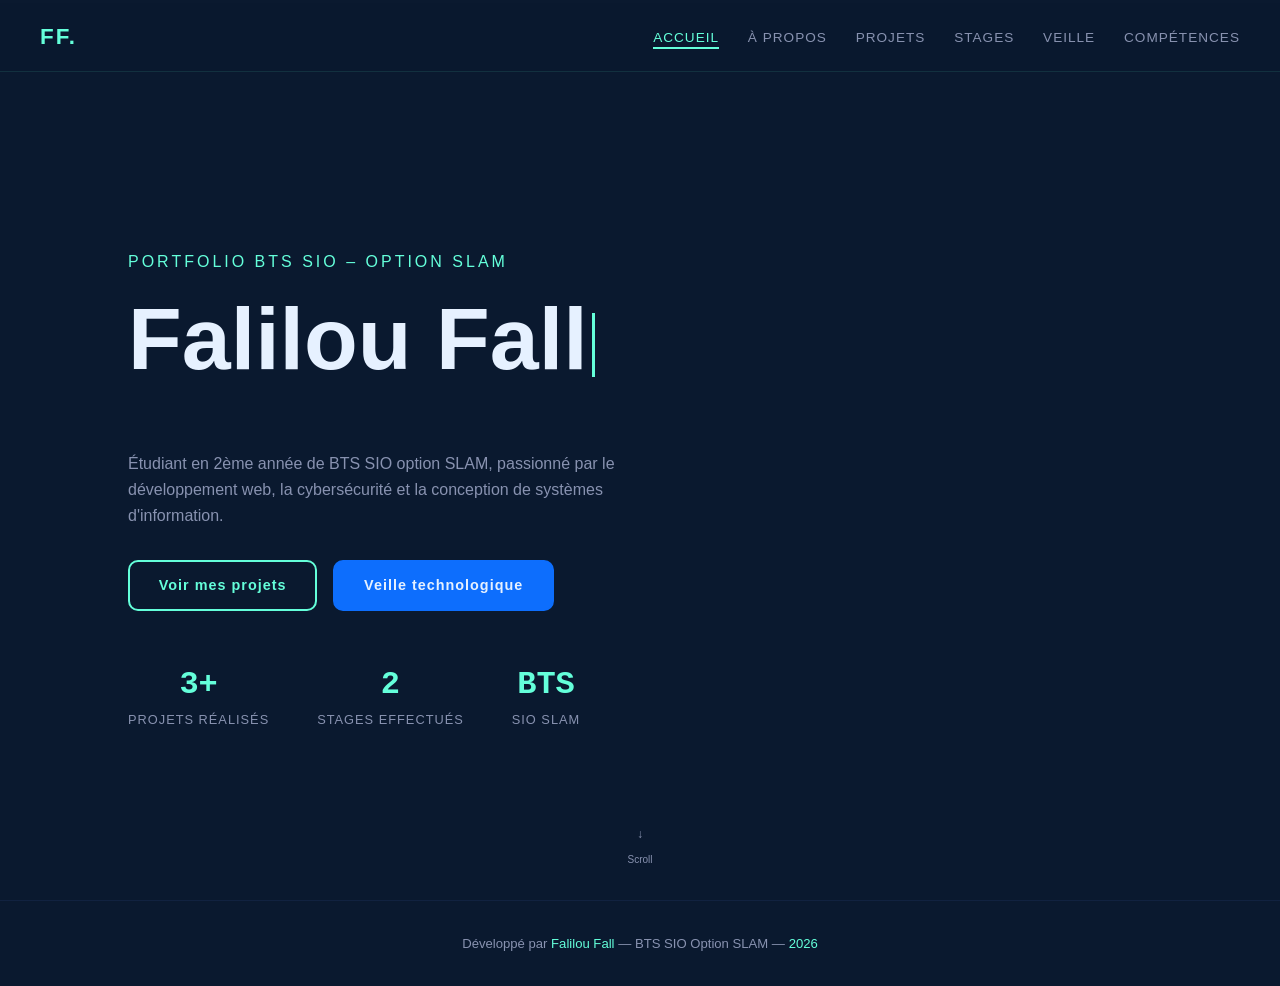
==== index.html @ fac68329 "Add files via upload" ====
<!DOCTYPE html>
<html lang="fr">
<head>
  <meta charset="UTF-8"/>
  <meta name="viewport" content="width=device-width, initial-scale=1.0"/>
  <title>Accueil — Portfolio Falilou Fall</title>
  <style>

    *, *::before, *::after { box-sizing: border-box; margin: 0; padding: 0; }
    :root {
      --primary: #0a192f;
      --accent: #64ffda;
      --accent2: #0d6efd;
      --light-bg: #112240;
      --card-bg: #172a45;
      --text: #ccd6f6;
      --text-muted: #8892b0;
      --white: #e6f1ff;
      --radius: 10px;
      --transition: all 0.3s ease;
    }
    html { scroll-behavior: smooth; }
    body {
      font-family: 'Segoe UI', Tahoma, Geneva, Verdana, sans-serif;
      background-color: var(--primary);
      color: var(--text);
      line-height: 1.6;
    }
    a { color: var(--accent); text-decoration: none; transition: var(--transition); }
    a:hover { color: var(--white); }

    /* PROGRESS BAR */
    #progress-bar {
      position: fixed; top: 0; left: 0;
      height: 3px; width: 0%;
      background: linear-gradient(90deg, var(--accent), var(--accent2));
      z-index: 9999; transition: width 0.1s linear;
    }

    /* NAVBAR */
    nav {
      position: fixed; top: 3px; left: 0; right: 0;
      background: rgba(10, 25, 47, 0.97);
      backdrop-filter: blur(10px);
      display: flex; justify-content: space-between; align-items: center;
      padding: 1rem 2.5rem;
      z-index: 1000;
      border-bottom: 1px solid rgba(100,255,218,0.1);
    }
    .nav-logo { font-size: 1.4rem; font-weight: 700; color: var(--accent); letter-spacing: 2px; }
    .nav-links { display: flex; gap: 1.8rem; list-style: none; }
    .nav-links a {
      color: var(--text-muted); font-size: 0.85rem;
      letter-spacing: 1px; text-transform: uppercase;
      position: relative; padding-bottom: 4px;
    }
    .nav-links a::after {
      content: ''; position: absolute; bottom: 0; left: 0;
      width: 0; height: 2px; background: var(--accent);
      transition: var(--transition);
    }
    .nav-links a:hover, .nav-links a.active { color: var(--accent); }
    .nav-links a:hover::after, .nav-links a.active::after { width: 100%; }
    .hamburger { display: none; flex-direction: column; gap: 5px; cursor: pointer; }
    .hamburger span { display: block; width: 25px; height: 2px; background: var(--accent); transition: var(--transition); }

    /* PAGE WRAPPER */
    .page-content { padding-top: 80px; min-height: 100vh; }

    /* SECTION */
    section, .main-section { padding: 5rem 10vw; }
    .section-title {
      font-size: 1.8rem; font-weight: 700; color: var(--white);
      margin-bottom: 0.5rem;
      display: flex; align-items: center; gap: 1rem;
    }
    .section-title::before { content: attr(data-num); color: var(--accent); font-size: 1.1rem; font-family: monospace; }
    .section-title::after { content: ''; flex: 1; height: 1px; background: var(--light-bg); max-width: 300px; }
    .section-sub { color: var(--text-muted); margin-bottom: 3rem; font-size: 0.95rem; }

    /* CARDS */
    .card {
      background: var(--card-bg); border-radius: var(--radius);
      padding: 1.5rem; border: 1px solid rgba(100,255,218,0.08);
      transition: var(--transition);
    }
    .card:hover { transform: translateY(-5px); border-color: rgba(100,255,218,0.25); }

    /* BUTTONS */
    .btn {
      display: inline-block; padding: 0.75rem 1.8rem;
      border-radius: var(--radius); font-size: 0.9rem; font-weight: 600;
      cursor: pointer; transition: var(--transition); letter-spacing: 1px;
    }
    .btn-outline {
      background: transparent; border: 2px solid var(--accent); color: var(--accent);
    }
    .btn-outline:hover { background: rgba(100,255,218,0.1); transform: translateY(-2px); color: var(--accent); }
    .btn-solid {
      background: var(--accent2); border: 2px solid var(--accent2); color: var(--white);
    }
    .btn-solid:hover { filter: brightness(1.2); transform: translateY(-2px); color: var(--white); }

    /* BADGE */
    .badge { display: inline-block; padding: 0.2rem 0.7rem; border-radius: 20px; font-size: 0.75rem; }
    .badge-ok { background: rgba(100,255,218,0.15); color: var(--accent); }
    .badge-partial { background: rgba(255,193,7,0.15); color: #ffc107; }

    /* TAG */
    .tag {
      display: inline-block;
      background: rgba(100,255,218,0.08); color: var(--accent);
      padding: 0.25rem 0.6rem; border-radius: 20px;
      font-size: 0.78rem; font-family: monospace;
    }

    /* REVEAL ANIMATION */
    .reveal { opacity: 0; transform: translateY(30px); transition: opacity 0.6s ease, transform 0.6s ease; }
    .reveal.visible { opacity: 1; transform: translateY(0); }

    /* BACK TO TOP */
    #back-to-top {
      position: fixed; bottom: 2rem; right: 2rem;
      background: var(--accent); color: var(--primary);
      border: none; border-radius: 50%;
      width: 44px; height: 44px; font-size: 1.2rem;
      cursor: pointer; display: none; align-items: center;
      justify-content: center; transition: var(--transition);
      z-index: 999; box-shadow: 0 4px 15px rgba(100,255,218,0.3);
    }
    #back-to-top:hover { transform: translateY(-3px); }
    #back-to-top.visible { display: flex; }

    /* FOOTER */
    footer {
      text-align: center; padding: 2rem;
      color: var(--text-muted); font-size: 0.82rem;
      border-top: 1px solid var(--light-bg);
    }
    footer span { color: var(--accent); }

    /* TABLE */
    .table-wrap { overflow-x: auto; }
    table { width: 100%; border-collapse: collapse; font-size: 0.88rem; min-width: 580px; }
    thead tr { background: var(--light-bg); }
    th {
      padding: 0.85rem 1rem; text-align: left; color: var(--accent);
      letter-spacing: 1px; text-transform: uppercase; font-size: 0.78rem;
      border-bottom: 2px solid var(--accent);
    }
    tbody tr { transition: var(--transition); border-bottom: 1px solid rgba(255,255,255,0.05); }
    tbody tr:hover { background: var(--light-bg); }
    td { padding: 0.75rem 1rem; color: var(--text-muted); }
    td:first-child { color: var(--white); font-weight: 600; }

    @media (max-width: 768px) {
      nav { padding: 1rem 1.5rem; }
      .nav-links { display: none; flex-direction: column; position: absolute; top: 100%; left: 0; right: 0; background: rgba(10,25,47,0.98); padding: 1rem 2rem; gap: 1.2rem; border-top: 1px solid var(--light-bg); }
      .nav-links.open { display: flex; }
      .hamburger { display: flex; }
      section, .main-section { padding: 4rem 6vw; }
    }


    #hero {
      min-height: calc(100vh - 80px);
      display: flex; flex-direction: column;
      justify-content: center; align-items: flex-start;
      padding: 0 10vw; position: relative; overflow: hidden;
    }
    .hero-tag { color: var(--accent); font-size: 1rem; letter-spacing: 3px; text-transform: uppercase; margin-bottom: 1rem; opacity:0; animation: fadeUp 0.8s ease 0.2s forwards; }
    .hero-name { font-size: clamp(2.5rem, 7vw, 5.5rem); font-weight: 800; color: var(--white); line-height: 1.1; opacity:0; animation: fadeUp 0.8s ease 0.4s forwards; }
    .hero-cursor { display: inline-block; width: 3px; height: clamp(2rem, 5vw, 4rem); background: var(--accent); vertical-align: middle; margin-left: 4px; animation: blink 1s step-end infinite; }
    .hero-subtitle { font-size: clamp(1rem, 2.5vw, 1.4rem); color: var(--text-muted); margin-top: 0.5rem; min-height: 2rem; opacity:0; animation: fadeUp 0.8s ease 0.6s forwards; }
    .hero-desc { max-width: 540px; color: var(--text-muted); margin-top: 1.5rem; font-size: 1rem; opacity:0; animation: fadeUp 0.8s ease 0.8s forwards; }
    .hero-btns { display: flex; gap: 1rem; margin-top: 2rem; opacity:0; animation: fadeUp 0.8s ease 1s forwards; flex-wrap: wrap; }
    .hero-scroll { position: absolute; bottom: 2rem; left: 50%; transform: translateX(-50%); display: flex; flex-direction: column; align-items: center; gap: 0.5rem; color: var(--text-muted); font-size: 0.75rem; animation: bounce 2s infinite; }
    .hero-stats { display: flex; gap: 3rem; margin-top: 3rem; opacity:0; animation: fadeUp 0.8s ease 1.2s forwards; flex-wrap: wrap; }
    .stat-item { text-align: center; }
    .stat-num { font-size: 2rem; font-weight: 800; color: var(--accent); font-family: monospace; }
    .stat-label { font-size: 0.8rem; color: var(--text-muted); text-transform: uppercase; letter-spacing: 1px; }
    @keyframes fadeUp { from { opacity:0; transform:translateY(20px);} to { opacity:1; transform:translateY(0);} }
    @keyframes bounce { 0%,100%{ transform:translateX(-50%) translateY(0);} 50%{ transform:translateX(-50%) translateY(-8px);} }
    @keyframes blink { 0%,100%{ opacity:1;} 50%{ opacity:0;} }
    @media(max-width:768px){ .hero-stats{ gap:1.5rem;} .hero-btns{ flex-direction:column;} }

  </style>
</head>
<body>
<div id="progress-bar"></div>

  <nav>
    <a href="index.html" class="nav-logo">FF.</a>
    <ul class="nav-links" id="navLinks">
      <li><a href="index.html" data-page="index">Accueil</a></li>
      <li><a href="apropos.html" data-page="apropos">À propos</a></li>
      <li><a href="projets.html" data-page="projets">Projets</a></li>
      <li><a href="stages.html" data-page="stages">Stages</a></li>
      <li><a href="veille.html" data-page="veille">Veille</a></li>
      <li><a href="competences.html" data-page="competences">Compétences</a></li>
    </ul>
    <div class="hamburger" id="hamburger"><span></span><span></span><span></span></div>
  </nav>

<div class="page-content">

<section id="hero">
  <p class="hero-tag">Portfolio BTS SIO – Option SLAM</p>
  <h1 class="hero-name">Falilou Fall<span class="hero-cursor"></span></h1>
  <p class="hero-subtitle" id="typing"></p>
  <p class="hero-desc">
    Étudiant en 2ème année de BTS SIO option SLAM, passionné par le développement web,
    la cybersécurité et la conception de systèmes d'information.
  </p>
  <div class="hero-btns">
    <a href="projets.html" class="btn btn-outline">Voir mes projets</a>
    <a href="veille.html" class="btn btn-solid">Veille technologique</a>
  </div>
  <div class="hero-stats">
    <div class="stat-item"><div class="stat-num">3+</div><div class="stat-label">Projets réalisés</div></div>
    <div class="stat-item"><div class="stat-num">2</div><div class="stat-label">Stages effectués</div></div>
    <div class="stat-item"><div class="stat-num">BTS</div><div class="stat-label">SIO SLAM</div></div>
  </div>
  <div class="hero-scroll"><span>↓</span><small>Scroll</small></div>
</section>

<script>
  const texts = ["Développeur d'Applications & Solutions Logicielles","Étudiant BTS SIO Option SLAM","Passionné de Cybersécurité & Zero Trust"];
  let ti=0, ci=0, del=false;
  const el = document.getElementById('typing');
  function type(){
    const t = texts[ti];
    el.textContent = del ? t.substring(0,ci-1) : t.substring(0,ci+1);
    del ? ci-- : ci++;
    let speed = del ? 35 : 75;
    if(!del && ci===t.length){ speed=2200; del=true; }
    else if(del && ci===0){ del=false; ti=(ti+1)%texts.length; speed=300; }
    setTimeout(type, speed);
  }
  setTimeout(type, 1300);
</script>

  <footer>
    <p>Développé par <span>Falilou Fall</span> — BTS SIO Option SLAM — <span id="year"></span></p>
  </footer>
  <button id="back-to-top" title="Retour en haut">↑</button>

<script>
  document.getElementById('year') && (document.getElementById('year').textContent = new Date().getFullYear());
  const hamburger = document.getElementById('hamburger');
  const navLinks = document.getElementById('navLinks');
  hamburger.addEventListener('click', () => navLinks.classList.toggle('open'));
  document.querySelectorAll('.nav-links a').forEach(l => l.addEventListener('click', () => navLinks.classList.remove('open')));
  const progressBar = document.getElementById('progress-bar');
  const backToTop = document.getElementById('back-to-top');
  window.addEventListener('scroll', () => {
    const s = document.documentElement.scrollTop;
    const h = document.documentElement.scrollHeight - document.documentElement.clientHeight;
    progressBar.style.width = (s / h * 100) + '%';
    backToTop && (s > 400 ? backToTop.classList.add('visible') : backToTop.classList.remove('visible'));
  });
  backToTop && backToTop.addEventListener('click', () => window.scrollTo({ top: 0, behavior: 'smooth' }));
  document.querySelectorAll('.reveal').forEach(el => {
    new IntersectionObserver((entries) => {
      entries.forEach(e => { if(e.isIntersecting){ e.target.classList.add('visible'); } });
    }, { threshold: 0.1 }).observe(el);
  });
  // Active nav link
  const currentFile = location.pathname.split('/').pop() || 'index.html';
  document.querySelectorAll('.nav-links a').forEach(a => {
    if(a.getAttribute('href') === currentFile) a.classList.add('active');
  });
</script>

</div></body></html>
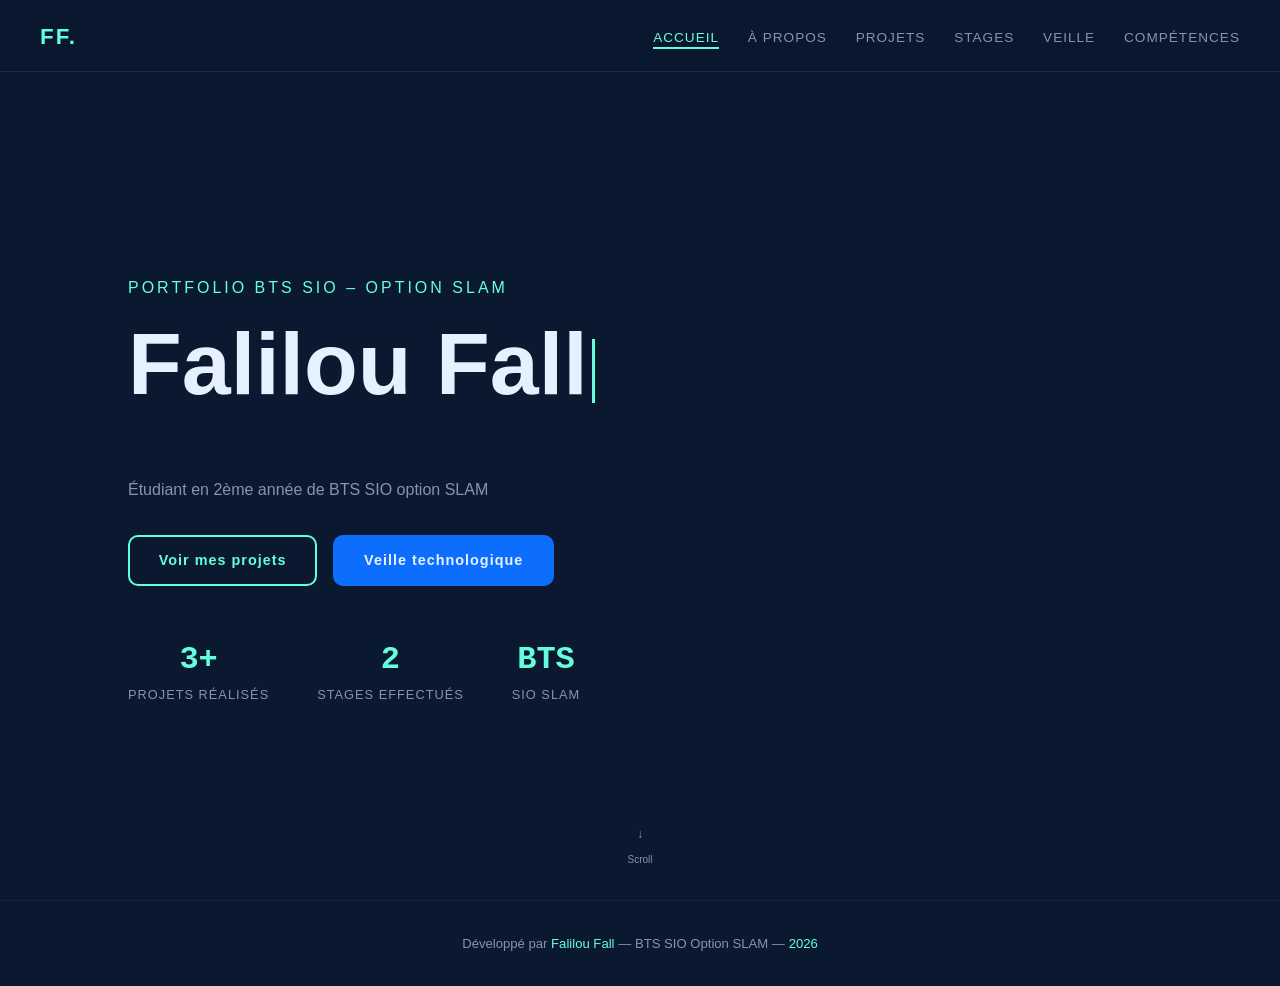
==== commit 7b483321: "Update index.html" ====
--- a/index.html
+++ b/index.html
@@ -209,8 +209,7 @@
   <h1 class="hero-name">Falilou Fall<span class="hero-cursor"></span></h1>
   <p class="hero-subtitle" id="typing"></p>
   <p class="hero-desc">
-    Étudiant en 2ème année de BTS SIO option SLAM, passionné par le développement web,
-    la cybersécurité et la conception de systèmes d'information.
+    Étudiant en 2ème année de BTS SIO option SLAM
   </p>
   <div class="hero-btns">
     <a href="projets.html" class="btn btn-outline">Voir mes projets</a>
@@ -225,7 +224,7 @@
 </section>
 
 <script>
-  const texts = ["Développeur d'Applications & Solutions Logicielles","Étudiant BTS SIO Option SLAM","Passionné de Cybersécurité & Zero Trust"];
+  const texts = ["Futur Développeur d'Applications & Solutions Logicielles","Étudiant BTS SIO Option SLAM","Cybersécurité & Zero Trust"];
   let ti=0, ci=0, del=false;
   const el = document.getElementById('typing');
   function type(){
@@ -272,4 +271,4 @@
   });
 </script>
 
-</div></body></html>+</div></body></html>
